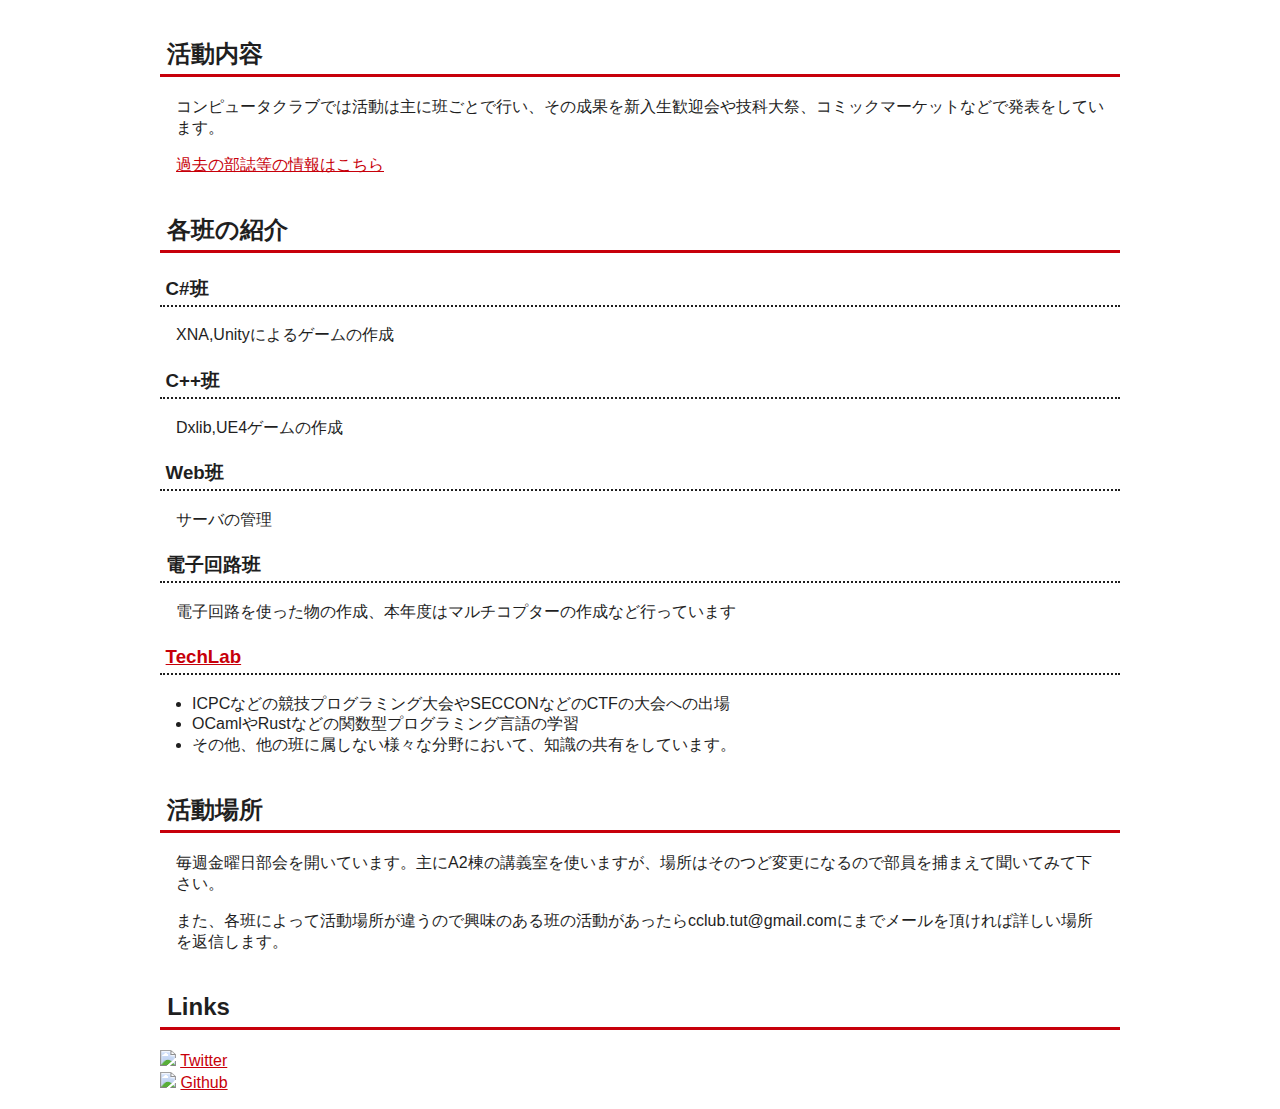
==== index.html @ 0354cd9e "Merge pull request #9 from 81a3/master" ====
<!DOCTYPE html>
<html lang="ja">
<head>
  <link rel=”canonical” href=”http://tut-cc.org/”> 
  <meta http-equiv="Content-Type" content="text/html;charset=utf-8" />
  <meta name="viewport" content="width=device-width, initial-scale=1" />
  <title>豊橋技術科学大学コンピュータクラブ</title>
  <link rel="stylesheet" type="text/css" href="/css/common.css?2017041900"/>
</head>
<body>
  <div class="top">
    <div class="bannerWrapper">
      <object type="image/svg+xml" data="/images/banner.svg" class="banner">
      </object>
    </div>
  </div>

  <div class="abstract">
    <h2>活動内容</h2>
    <p>
      コンピュータクラブでは活動は主に班ごとで行い、その成果を新入生歓迎会や技科大祭、コミックマーケットなどで発表をしています。
    </p>
    <p>
      <a href="/toyogy.html">過去の部誌等の情報はこちら</a>
    </p>
  </div>
  <div class="teams">
    <h2>各班の紹介</h2>
    <h3>C#班</h3>
    <p>
      XNA,Unityによるゲームの作成
    </p>

    <h3>C++班</h3>
    <p>
      Dxlib,UE4ゲームの作成
    </p>

    <h3>Web班</h3>
    <p>
      サーバの管理
    </p>

    <h3>電子回路班</h3>
    <p>
      電子回路を使った物の作成、本年度はマルチコプターの作成など行っています
    </p>

    <h3><a href="/techlab/">TechLab</a></h3>
    <ul>
      <li>
        ICPCなどの競技プログラミング大会やSECCONなどのCTFの大会への出場
      </li>
      <li>
        OCamlやRustなどの関数型プログラミング言語の学習
      </li>
      <li>
        その他、他の班に属しない様々な分野において、知識の共有をしています。
      </li>
    </ul>
  </div>

  <div class="joinUs">
    <h2>活動場所</h2>
    <p>
      毎週金曜日部会を開いています。主にA2棟の講義室を使いますが、場所はそのつど変更になるので部員を捕まえて聞いてみて下さい。
    </p>
    <p>
      また、各班によって活動場所が違うので興味のある班の活動があったらcclub.tut@gmail.comにまでメールを頂ければ詳しい場所を返信します。
    </p>
  </div>

  <div class="links">
    <h2>Links</h2>
    <span class="logo"><img src="/images/twitter.png"></img></span>
    <a href="https://twitter.com/TUT_CClub/">Twitter</a><br />
    <span class="logo"><img src="/images/github.png"></img></span>
    <a href="https://github.com/tut-cc">Github</a>
  </div>
</body>
</html>
---- css/common.css ----
/* 文書全体 */
html {
    font-family: sans-serif;
    font-size: medium;
}
body {
    color: #1F1F1F;
    background-color: white;
    line-height: 1.3;  /* IE 8 では "1.3" と "130%" と "1.3em" とで <h1> などの出力が異なるので注意 */
    margin: 1em auto;
    max-width: 960px;

}

/* リンク */
a:link {
    color: #C7000A;
}
a:visited {
  color: #C7000A;
/*    color: #400000;*/
}
a:active {
    color: #ff0000;
}
a:hover {
    color: #ff0000;
}

/* タイトル */
h1 {
    color: white;
    background-color: #C7000A;
    text-align: left;
    border: 3px solid #1F1F1F;
    padding: 0.1em 0.3em;
}

/* 見出し */
h2, h3, h4, h5, h6 {
    padding: 0.2em 0.3em;
}
h4, h5, h6 {
    font-size: 1em;  /* ブラウザによっては本文よりも小さくなってしまうので */
}
h5, h6 {
    margin: 0.5em;
}
h2 {
    margin-top: 1.4em;
    border-bottom: 3px solid #C7000A;
}
h3 {
    border-bottom: 2px dotted #1F1F1F;
}
h4 {
    border-bottom: 1px solid #1F1F1F;
}
h5 {
    border-bottom: 1px solid #c0c0c0;
}
h6 {
    border-bottom: 1px dotted #c0c0c0;
}

/* 本文 */
p {
    margin: 1em;
}

/* 文字装飾 */
b {
    color: #C7000A;
}
i {
    color: #600000;
}
code {
    color: #600000;
}
del {
    color: #608080;
}

/* 画像 */
a img {
    border: none;
}

/* リスト */
ol, ul {
    padding-left: 2em;
}
ol li {
    /* レベル 1 の数付きリストには数字の横に線を付けてみる */
    border-left: 1px solid #d0d0d0;
    padding-left: 0.5em;
}
ol li ol li{
    /* レベル 2 以下の数付きリストには数字の横に線を付けない */
    border: none;
    padding-left: 0em;
}
ul li {
    border: none;
}

/* 水平線 */
hr {
    height: 1px;
    background-color: #C7000A;
    border-style: none;
}

.bannerWrapper {
    margin: auto;
    width: 90%;
}

.links .logo * {
  width: 1.5em;
}

@media screen and (min-width: 720px) {
   .bannerWrapper {
     margin-left: -1em;
     width: 450px;
   }
}
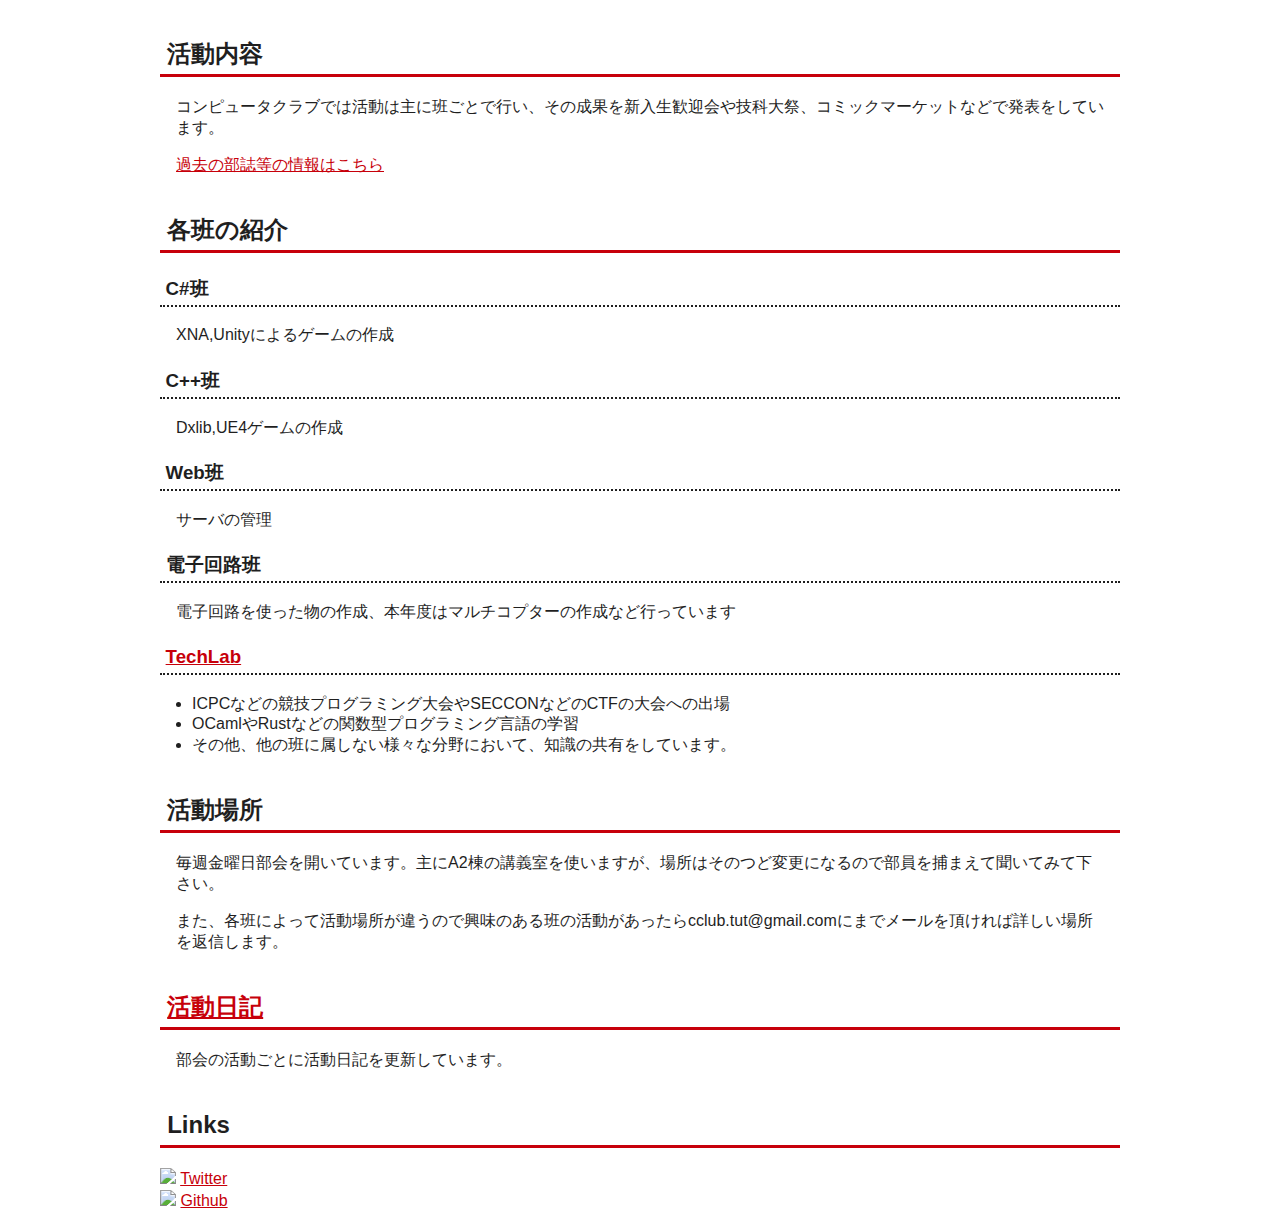
==== commit 73be4fed: "Merge pull request #24 from pakutoma/master" ====
--- a/index.html
+++ b/index.html
@@ -70,6 +70,13 @@
     </p>
   </div>
 
+  <div class="blog">
+    <h2><a href="/blog/">活動日記</a></h2>
+    <p>
+      部会の活動ごとに活動日記を更新しています。
+    </p>
+  </div>
+
   <div class="links">
     <h2>Links</h2>
     <span class="logo"><img src="/images/twitter.png"></img></span>
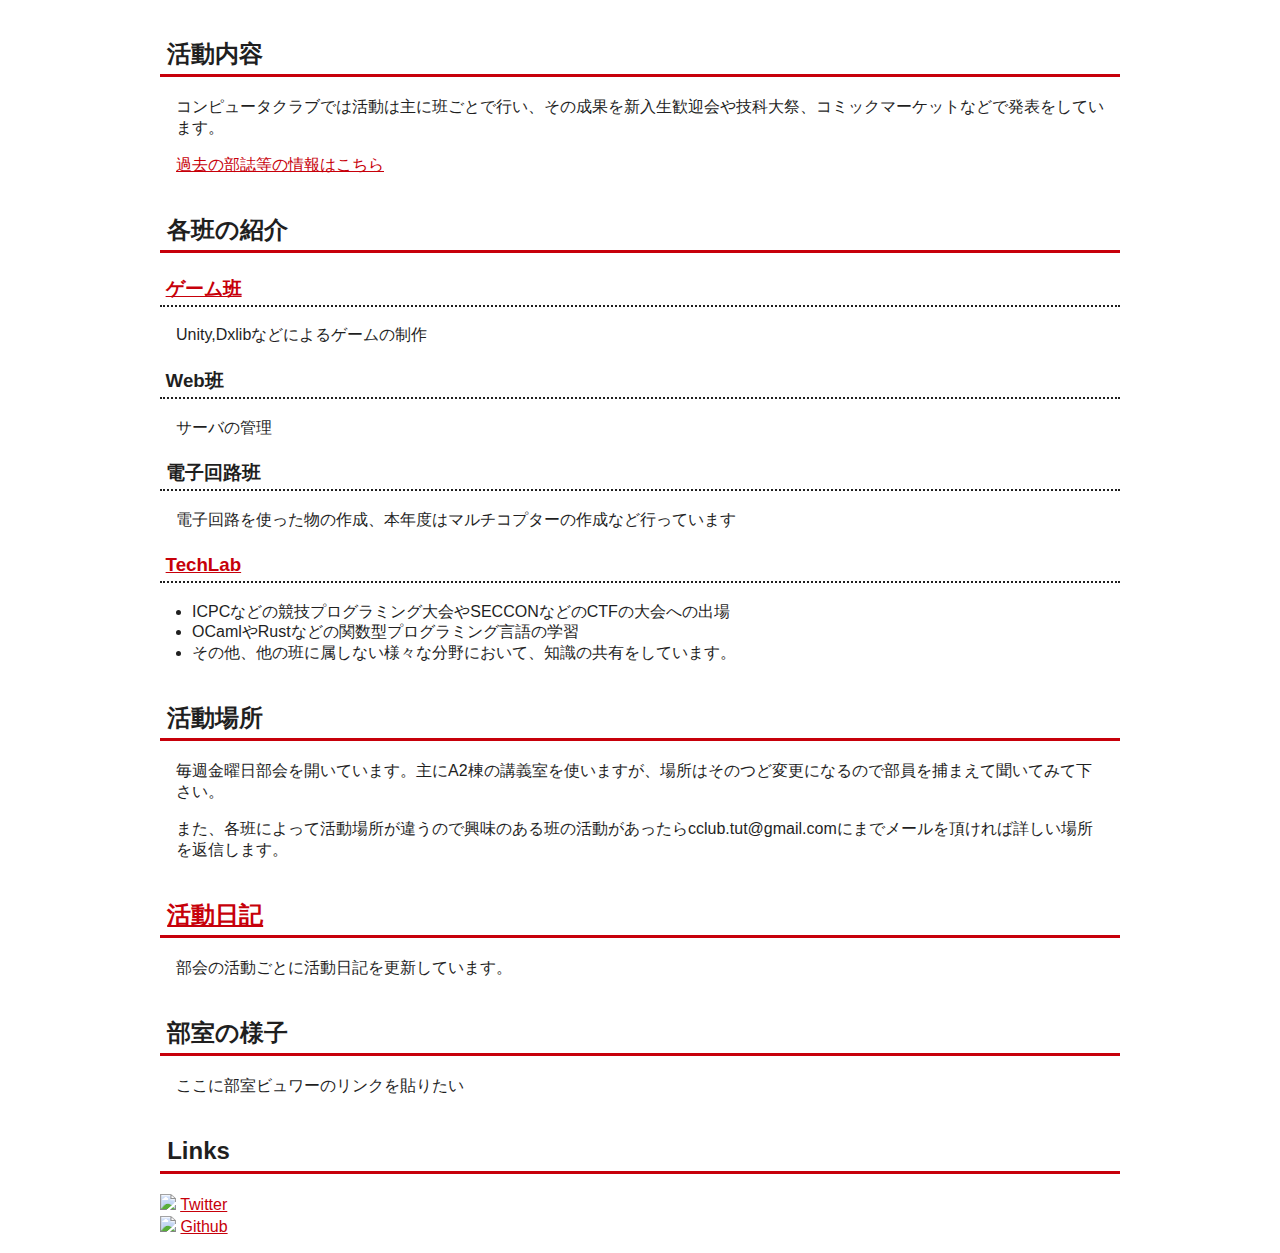
==== commit 8feded8e: "トップページに要素を追加" ====
--- a/index.html
+++ b/index.html
@@ -1,12 +1,14 @@
 <!DOCTYPE html>
 <html lang="ja">
+
 <head>
-  <link rel=”canonical” href=”http://tut-cc.org/”> 
+  <link rel=”canonical” href=”http://tut-cc.org/”>
   <meta http-equiv="Content-Type" content="text/html;charset=utf-8" />
   <meta name="viewport" content="width=device-width, initial-scale=1" />
   <title>豊橋技術科学大学コンピュータクラブ</title>
-  <link rel="stylesheet" type="text/css" href="/css/common.css?2017041900"/>
+  <link rel="stylesheet" type="text/css" href="/css/common.css?2017041900" />
 </head>
+
 <body>
   <div class="top">
     <div class="bannerWrapper">
@@ -26,14 +28,9 @@
   </div>
   <div class="teams">
     <h2>各班の紹介</h2>
-    <h3>C#班</h3>
+    <h3><a href="/game/">ゲーム班</a></h3>
     <p>
-      XNA,Unityによるゲームの作成
-    </p>
-
-    <h3>C++班</h3>
-    <p>
-      Dxlib,UE4ゲームの作成
+      Unity,Dxlibなどによるゲームの制作
     </p>
 
     <h3>Web班</h3>
@@ -77,6 +74,13 @@
     </p>
   </div>
 
+  <div class="roomViewer">
+    <h2>部室の様子</h2>
+    <p>
+      ここに部室ビュワーのリンクを貼りたい
+    </p>
+  </div>
+
   <div class="links">
     <h2>Links</h2>
     <span class="logo"><img src="/images/twitter.png"></img></span>
@@ -85,4 +89,5 @@
     <a href="https://github.com/tut-cc">Github</a>
   </div>
 </body>
+
 </html>
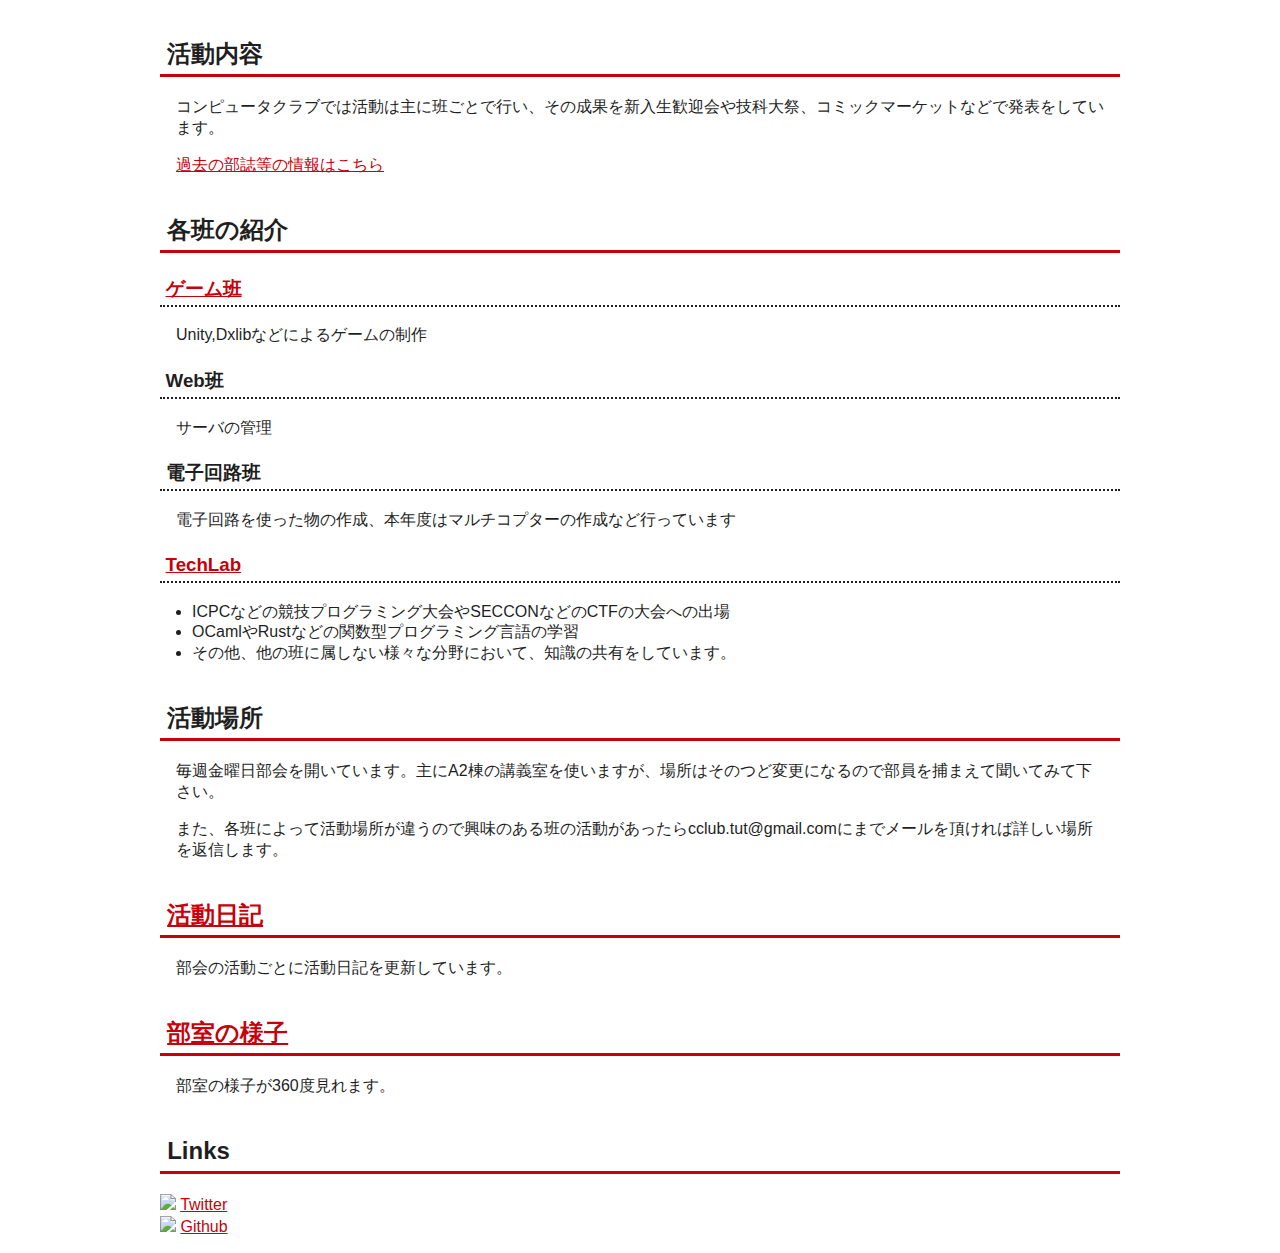
==== commit 23cd2a6b: "部室を見れるページを追加" ====
--- a/index.html
+++ b/index.html
@@ -74,10 +74,10 @@
     </p>
   </div>
 
-  <div class="roomViewer">
-    <h2>部室の様子</h2>
+  <div class="clubroomViewer">
+    <h2><a href="clubroom_viewer/clubroom.html">部室の様子</a></h2>
     <p>
-      ここに部室ビュワーのリンクを貼りたい
+      部室の様子が360度見れます。
     </p>
   </div>
 
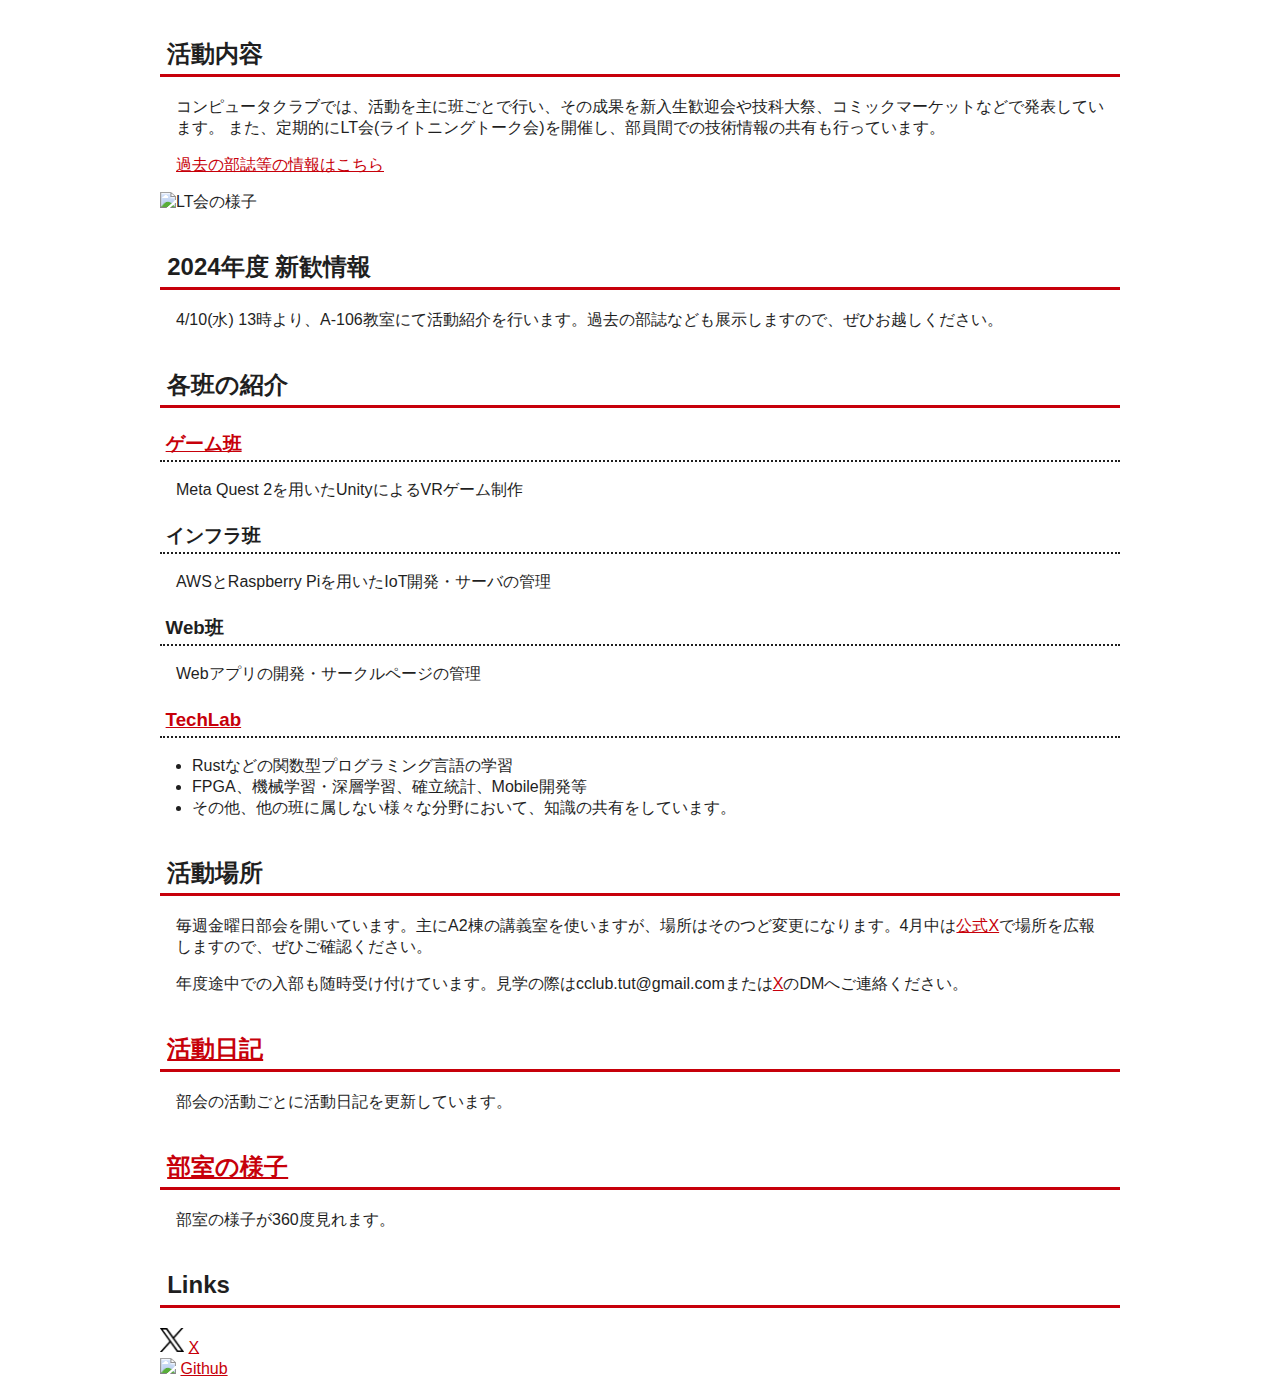
==== commit 54f7ad63: "Add information about New Student Orientation room" ====
--- a/index.html
+++ b/index.html
@@ -6,13 +6,14 @@
   <meta http-equiv="Content-Type" content="text/html;charset=utf-8" />
   <meta name="viewport" content="width=device-width, initial-scale=1" />
   <title>豊橋技術科学大学コンピュータクラブ</title>
-  <link rel="stylesheet" type="text/css" href="/css/common.css?2017041900" />
+  <link rel="stylesheet" type="text/css" href="css/common.css?2017041900" />
+  <link href="images/logo.svg" rel="shortcut icon" type="image/x-icon">
 </head>
 
 <body>
   <div class="top">
     <div class="bannerWrapper">
-      <object type="image/svg+xml" data="/images/banner.svg" class="banner">
+      <object type="image/svg+xml" data="images/banner.svg" class="banner">
       </object>
     </div>
   </div>
@@ -20,36 +21,46 @@
   <div class="abstract">
     <h2>活動内容</h2>
     <p>
-      コンピュータクラブでは活動は主に班ごとで行い、その成果を新入生歓迎会や技科大祭、コミックマーケットなどで発表をしています。
+      コンピュータクラブでは、活動を主に班ごとで行い、その成果を新入生歓迎会や技科大祭、コミックマーケットなどで発表しています。
+      また、定期的にLT会(ライトニングトーク会)を開催し、部員間での技術情報の共有も行っています。
     </p>
     <p>
-      <a href="/toyogy.html">過去の部誌等の情報はこちら</a>
+      <a href="toyogy.html">過去の部誌等の情報はこちら</a>
+    </p>
+    <img src="images/lib_lt.jpg" alt="LT会の様子" width="100%" />
+  </div>
+
+  <div class="newmember">
+    <h2>2024年度 新歓情報</h2>
+    <p>
+      4/10(水) 13時より、A-106教室にて活動紹介を行います。過去の部誌なども展示しますので、ぜひお越しください。
     </p>
   </div>
+
   <div class="teams">
     <h2>各班の紹介</h2>
-    <h3><a href="/game/">ゲーム班</a></h3>
+    <h3><a href="game/">ゲーム班</a></h3>
     <p>
-      Unity,Dxlibなどによるゲームの制作
+      Meta Quest 2を用いたUnityによるVRゲーム制作
+    </p>
+
+    <h3>インフラ班</h3>
+    <p>
+      AWSとRaspberry Piを用いたIoT開発・サーバの管理
     </p>
 
     <h3>Web班</h3>
     <p>
-      サーバの管理
+      Webアプリの開発・サークルページの管理
     </p>
 
-    <h3>電子回路班</h3>
-    <p>
-      電子回路を使った物の作成、本年度はマルチコプターの作成など行っています
-    </p>
-
-    <h3><a href="/techlab/">TechLab</a></h3>
+    <h3><a href="techlab/">TechLab</a></h3>
     <ul>
       <li>
-        ICPCなどの競技プログラミング大会やSECCONなどのCTFの大会への出場
+        Rustなどの関数型プログラミング言語の学習
       </li>
       <li>
-        OCamlやRustなどの関数型プログラミング言語の学習
+        FPGA、機械学習・深層学習、確立統計、Mobile開発等
       </li>
       <li>
         その他、他の班に属しない様々な分野において、知識の共有をしています。
@@ -60,15 +71,15 @@
   <div class="joinUs">
     <h2>活動場所</h2>
     <p>
-      毎週金曜日部会を開いています。主にA2棟の講義室を使いますが、場所はそのつど変更になるので部員を捕まえて聞いてみて下さい。
+      毎週金曜日部会を開いています。主にA2棟の講義室を使いますが、場所はそのつど変更になります。4月中は<a href="https://x.com/TUT_CClub">公式X</a>で場所を広報しますので、ぜひご確認ください。
     </p>
     <p>
-      また、各班によって活動場所が違うので興味のある班の活動があったらcclub.tut@gmail.comにまでメールを頂ければ詳しい場所を返信します。
+      年度途中での入部も随時受け付けています。見学の際はcclub.tut@gmail.comまたは<a href="https://x.com/TUT_CClub">X</a>のDMへご連絡ください。
     </p>
   </div>
 
   <div class="blog">
-    <h2><a href="/blog/">活動日記</a></h2>
+    <h2><a href="blog/">活動日記</a></h2>
     <p>
       部会の活動ごとに活動日記を更新しています。
     </p>
@@ -83,9 +94,9 @@
 
   <div class="links">
     <h2>Links</h2>
-    <span class="logo"><img src="/images/twitter.png"></img></span>
-    <a href="https://twitter.com/TUT_CClub/">Twitter</a><br />
-    <span class="logo"><img src="/images/github.png"></img></span>
+    <span class="logo"><img src="images/x.png"></img></span>
+    <a href="https://x.com/TUT_CClub/">X</a><br />
+    <span class="logo"><img src="images/github.png"></img></span>
     <a href="https://github.com/tut-cc">Github</a>
   </div>
 </body>
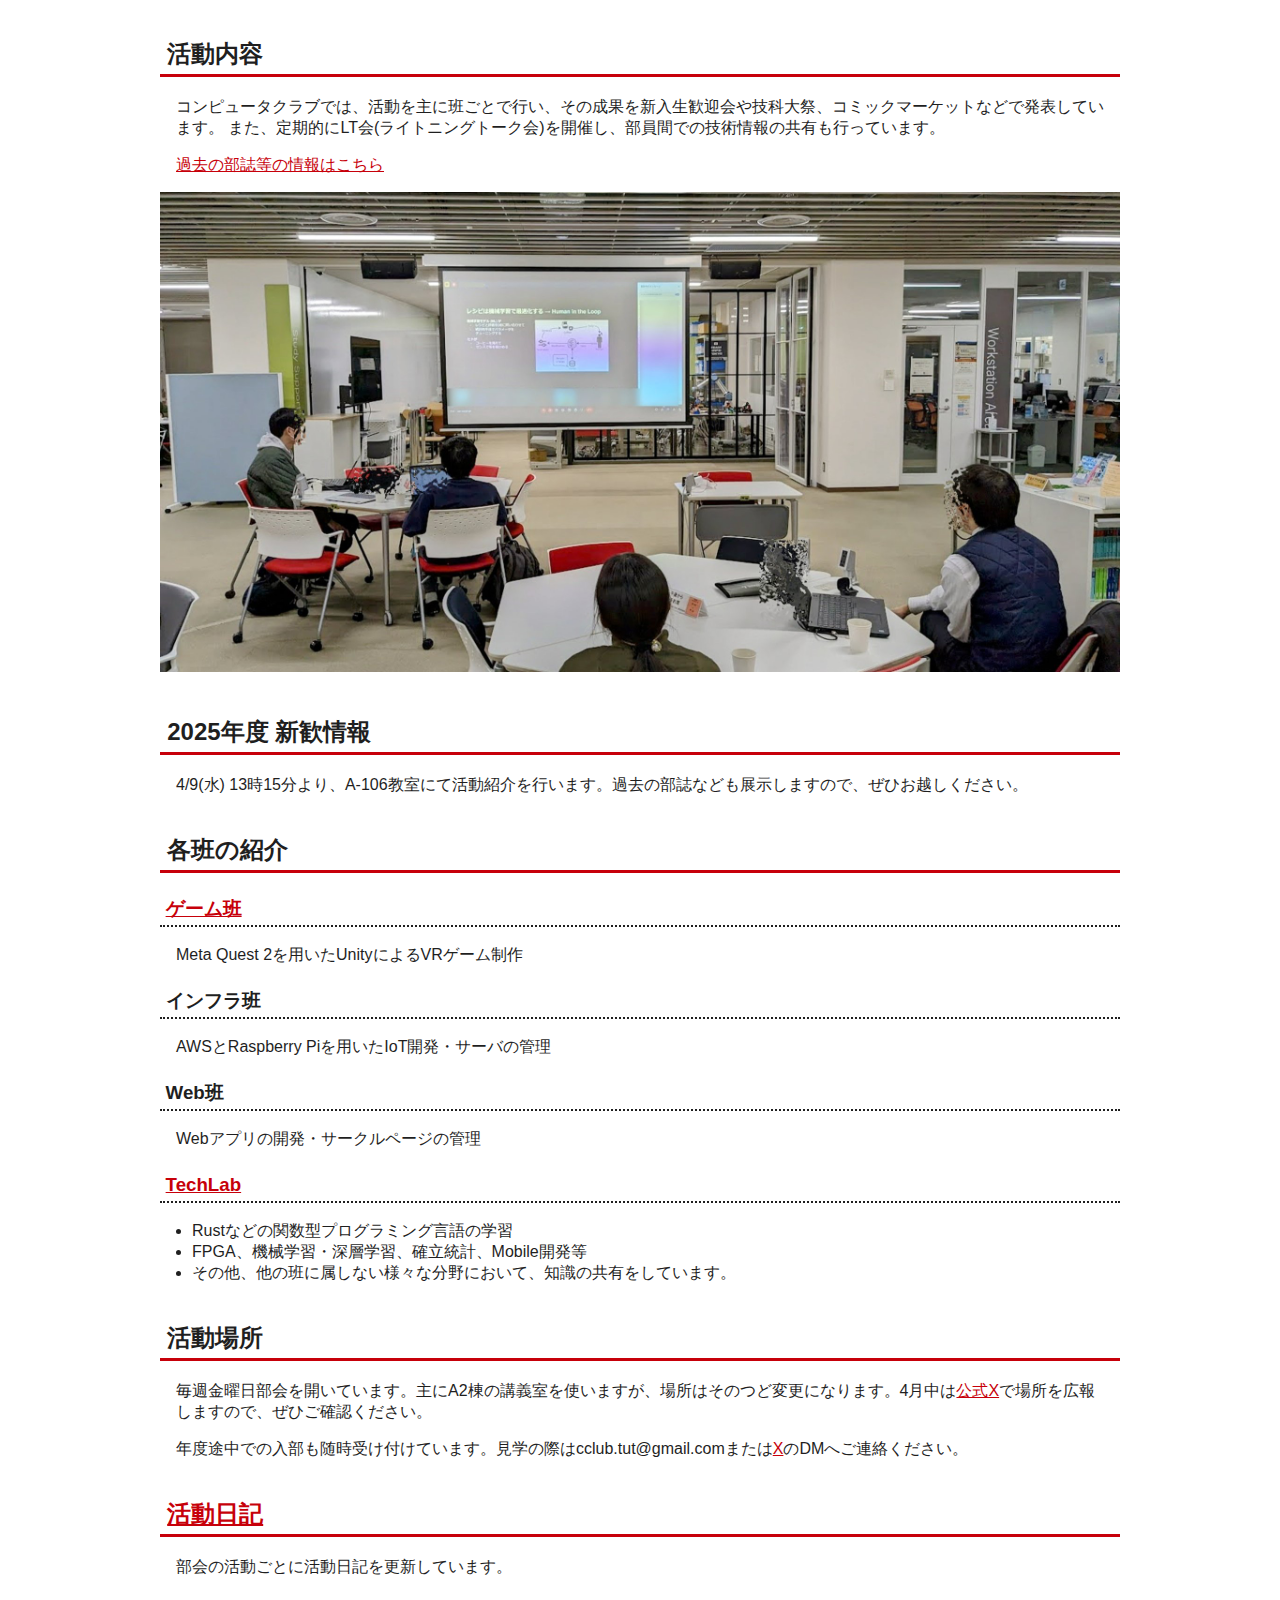
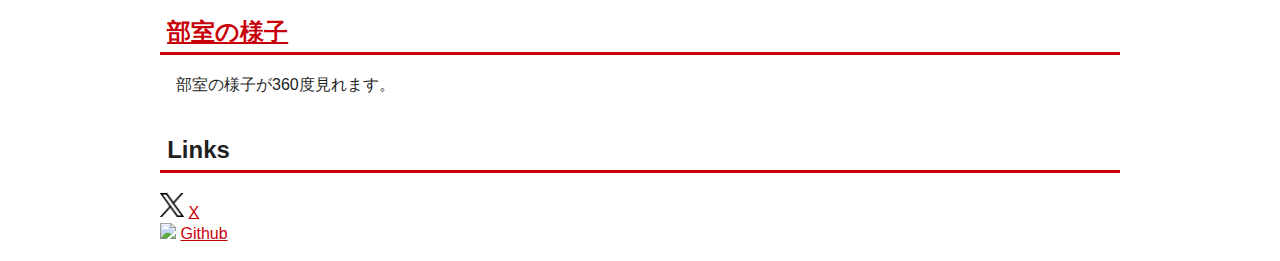
==== commit 06acc9b8: "Update welcome event information for 2025" ====
--- a/index.html
+++ b/index.html
@@ -31,9 +31,9 @@
   </div>
 
   <div class="newmember">
-    <h2>2024年度 新歓情報</h2>
+    <h2>2025年度 新歓情報</h2>
     <p>
-      4/10(水) 13時より、A-106教室にて活動紹介を行います。過去の部誌なども展示しますので、ぜひお越しください。
+      4/9(水) 13時15分より、A-106教室にて活動紹介を行います。過去の部誌なども展示しますので、ぜひお越しください。
     </p>
   </div>
 
@@ -101,4 +101,4 @@
   </div>
 </body>
 
-</html>
+</html>